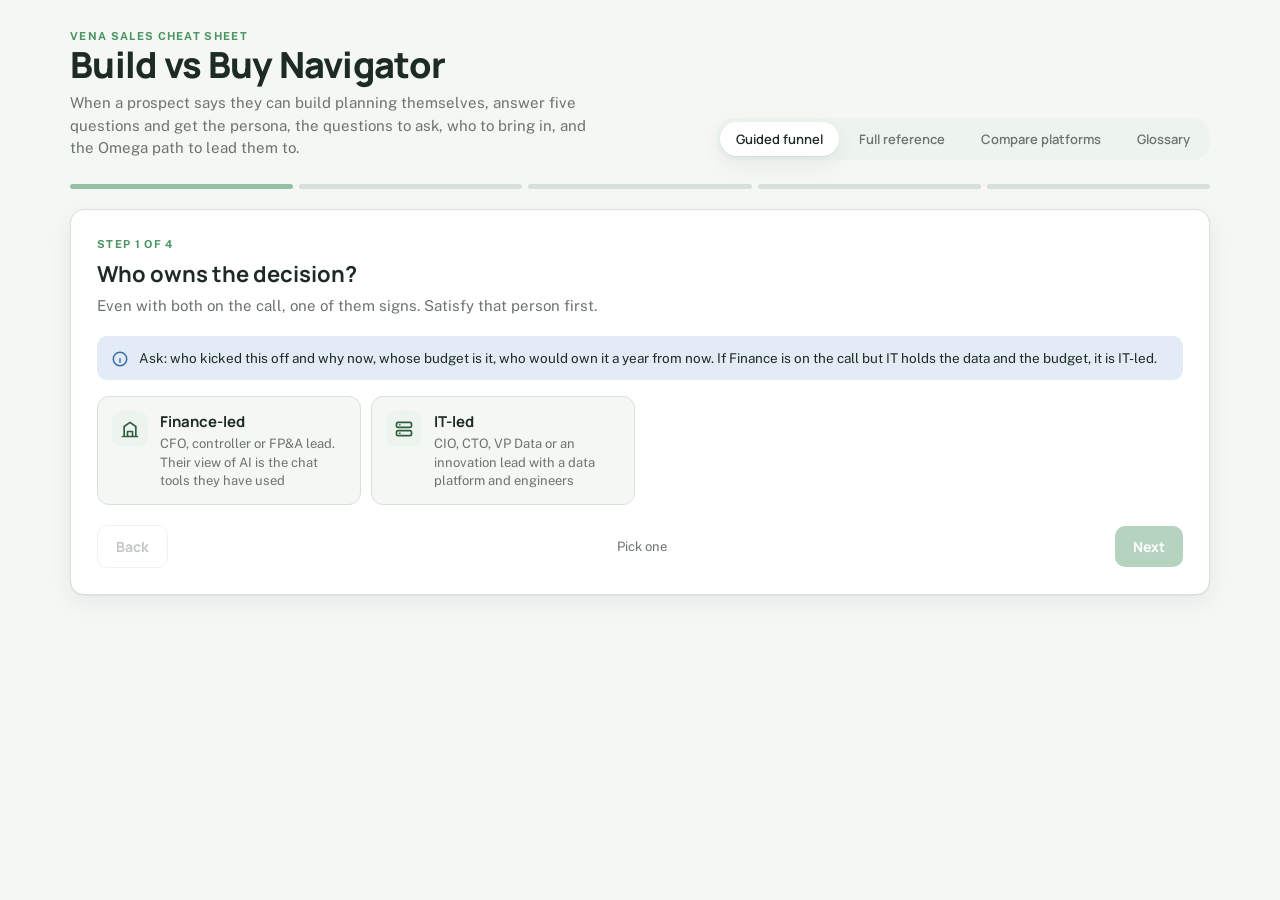
==== src/page.html @ d4d8efa8 "Add platform comparison and glossary tabs Compare platforms tab rates Vena (Morpheo/Omega) against S" ====
<!doctype html>
<html lang="en">
<head>
<meta charset="utf-8">
<meta name="viewport" content="width=device-width, initial-scale=1, viewport-fit=cover">
<title>Build vs Buy Navigator</title>
<meta name="description" content="Guided build-vs-buy funnel for Vena reps: persona, questions, who to bring in, and the Omega path.">
<style>html{color-scheme:light dark}body{margin:0;font:14px system-ui}img{max-width:100%}[hidden]{display:none!important}</style>
<link rel="stylesheet" href="https://fonts.googleapis.com/css2?family=Manrope:wght@500;600;700;800&family=Public+Sans:ital,wght@0,400;0,500;0,600;1,400&display=swap">
<style>
/* Layout: one narrow rail of steps (guided funnel) that resolves into a result sheet; a second view is the full reference. Vena green as the single accent. */
:root{
  --bg:#F5F7F5; --surface:#FFFFFF; --surface2:#EDF3EE; --fg:#1E2B24; --muted:#6B746E; --line:#D8E0DA;
  --accent:#4A9462; --accent-deep:#2F5E41; --accent-soft:#DDEDE1; --ink-on-accent:#FFFFFF;
  --warn:#B8542F; --warn-soft:#F6E6DF; --info:#3A6EA5; --info-soft:#E3ECF6; --amber:#8A6100; --amber-soft:#F7EBCB; --grey-soft:#ECEFED;
  --display:"Manrope",system-ui,sans-serif; --body:"Public Sans",system-ui,sans-serif;
  --r:14px; --shadow:0 1px 2px rgba(20,40,28,.06),0 8px 24px rgba(20,40,28,.06);
}
@media (prefers-color-scheme: dark){:root:not([data-theme="light"]){
  --bg:#121A15; --surface:#1A241E; --surface2:#213028; --fg:#E8EFEA; --muted:#98A59D; --line:#2E3D34;
  --accent:#6FB886; --accent-deep:#A8DB8A; --accent-soft:#24402E; --ink-on-accent:#0F1A13;
  --warn:#E48B66; --warn-soft:#3C271E; --info:#8FB4E0; --info-soft:#1F2E40; --amber:#E8C46A; --amber-soft:#3A3018; --grey-soft:#26302A; --shadow:0 1px 2px rgba(0,0,0,.4),0 8px 24px rgba(0,0,0,.35); color-scheme:dark}}
:root[data-theme="dark"]{
  --bg:#121A15; --surface:#1A241E; --surface2:#213028; --fg:#E8EFEA; --muted:#98A59D; --line:#2E3D34;
  --accent:#6FB886; --accent-deep:#A8DB8A; --accent-soft:#24402E; --ink-on-accent:#0F1A13;
  --warn:#E48B66; --warn-soft:#3C271E; --info:#8FB4E0; --info-soft:#1F2E40; --amber:#E8C46A; --amber-soft:#3A3018; --grey-soft:#26302A; --shadow:0 1px 2px rgba(0,0,0,.4),0 8px 24px rgba(0,0,0,.35); color-scheme:dark}
*{box-sizing:border-box}
body{background:var(--bg);color:var(--fg);font-family:var(--body);font-size:15px;line-height:1.5;margin:0}
.wrap{max-width:1180px;margin:0 auto;padding-inline:20px;padding-block:28px 64px}
h1,h2,h3{font-family:var(--display);text-wrap:balance;margin:0}
h1{font-size:clamp(26px,4vw,36px);font-weight:800;letter-spacing:-.02em;line-height:1.1}
h2{font-size:20px;font-weight:700}
h3{font-size:15px;font-weight:700}
p{margin:0}
.eyebrow{font-size:11px;font-weight:700;letter-spacing:.12em;text-transform:uppercase;color:var(--accent)}
.muted{color:var(--muted)}
header.top{display:flex;flex-wrap:wrap;gap:16px;align-items:flex-end;justify-content:space-between;margin-bottom:24px}
header .lead{max-width:60ch;margin-top:8px;color:var(--muted)}
.tabs{display:flex;flex-wrap:wrap;gap:4px;background:var(--surface2);padding:4px;border-radius:18px;max-width:100%}
.tabs button{border:0;background:transparent;color:var(--muted);font:600 13px var(--display);padding:8px 16px;border-radius:999px;cursor:pointer}
.tabs button[aria-selected="true"]{background:var(--surface);color:var(--fg);box-shadow:var(--shadow)}
.tabs button:focus-visible,button:focus-visible{outline:2px solid var(--accent);outline-offset:2px}

/* progress */
.progress{display:flex;gap:6px;margin-bottom:20px}
.progress span{flex:1;height:5px;border-radius:99px;background:var(--line)}
.progress span.done{background:var(--accent)}
.progress span.cur{background:var(--accent);opacity:.55}

/* step card */
.step{background:var(--surface);border:1px solid var(--line);border-radius:var(--r);padding:26px;box-shadow:var(--shadow)}
.step .q{font-family:var(--display);font-size:22px;font-weight:700;margin:6px 0 4px;text-wrap:balance}
.step .why{color:var(--muted);max-width:62ch;margin-bottom:18px}
.opts{display:grid;gap:10px;grid-template-columns:repeat(auto-fill,minmax(230px,1fr))}
.opt{display:flex;gap:12px;align-items:flex-start;text-align:left;background:var(--bg);border:1.5px solid var(--line);border-radius:12px;padding:14px;cursor:pointer;color:var(--fg);font:inherit;transition:border-color .15s,background .15s}
.opt:hover{border-color:var(--accent)}
.opt[aria-pressed="true"]{border-color:var(--accent);background:var(--accent-soft)}
.opt .ic{flex:none;width:36px;height:36px;border-radius:10px;background:var(--surface2);display:grid;place-items:center;color:var(--accent-deep)}
.opt[aria-pressed="true"] .ic{background:var(--accent);color:var(--ink-on-accent)}
.opt b{display:block;font-family:var(--display);font-weight:700}
.opt small{display:block;color:var(--muted);font-size:13px;line-height:1.4;margin-top:2px}
.ic svg{width:20px;height:20px;stroke:currentColor;fill:none;stroke-width:2;stroke-linecap:round;stroke-linejoin:round}
.nav{display:flex;justify-content:space-between;gap:10px;margin-top:20px;align-items:center}
.btn{border:0;border-radius:10px;padding:11px 18px;font:700 14px var(--display);cursor:pointer;background:var(--accent);color:var(--ink-on-accent)}
.btn.ghost{background:transparent;color:var(--muted);border:1.5px solid var(--line)}
.btn:disabled{opacity:.4;cursor:default}
.hint{font-size:13px;color:var(--muted)}
.tip{display:flex;gap:10px;background:var(--info-soft);color:var(--fg);border-radius:10px;padding:12px 14px;font-size:13.5px;margin-bottom:16px}
.tip svg{flex:none;width:18px;height:18px;stroke:var(--info);fill:none;stroke-width:2;margin-top:2px}

/* result */
.result{display:grid;gap:18px}
.hero{display:grid;grid-template-columns:1.2fr .8fr;gap:18px}
@media(max-width:720px){.hero{grid-template-columns:1fr}}
.card{background:var(--surface);border:1px solid var(--line);border-radius:var(--r);padding:22px;min-width:0}
.card.accent{background:var(--accent-deep);color:#fff;border-color:transparent}
:root[data-theme="dark"] .card.accent,:root:not([data-theme="light"]) .card.accent{color:var(--fg)}
@media (prefers-color-scheme: light){:root:not([data-theme="dark"]) .card.accent{color:#fff}}
:root[data-theme="light"] .card.accent{color:#fff}
.card.accent .eyebrow{color:inherit;opacity:.8}
.pill{display:inline-flex;align-items:center;gap:6px;border-radius:999px;padding:4px 10px;font:600 12px var(--display);background:var(--accent-soft);color:var(--accent-deep)}
.pill.warn{background:var(--warn-soft);color:var(--warn)}
.pill.info{background:var(--info-soft);color:var(--info)}
.kv{display:grid;grid-template-columns:auto 1fr;gap:6px 14px;font-size:14px}
.kv dt{color:var(--muted);font-weight:500}
.kv dd{margin:0}
.grid2{display:grid;grid-template-columns:1fr 1fr;gap:18px}
@media(max-width:720px){.grid2{grid-template-columns:1fr}}
.funnel{display:grid;gap:10px}
.rung{display:grid;grid-template-columns:38px 1fr;gap:12px;background:var(--bg);border:1px solid var(--line);border-radius:12px;padding:14px}
.rung .n{width:30px;height:30px;border-radius:9px;background:var(--accent);color:var(--ink-on-accent);display:grid;place-items:center;font:700 13px var(--display)}
.rung h3{margin-bottom:6px}
.rung ul{margin:0;padding-left:18px;font-size:14px}
.rung li{margin:3px 0}
.vof{display:flex;flex-wrap:wrap;gap:6px;margin-top:8px}
.vof span{font-size:12px;border-radius:6px;padding:3px 8px;background:var(--surface2)}
.vof span b{color:var(--accent-deep);font-weight:700}
.list{display:grid;gap:8px}
.row{display:grid;grid-template-columns:1fr 1.4fr;gap:12px;padding:10px 0;border-top:1px solid var(--line);font-size:14px}
.row:first-child{border-top:0}
.row b{font-family:var(--display)}
@media(max-width:560px){.row{grid-template-columns:1fr}}
.people{display:grid;gap:10px}
.person{display:flex;gap:12px;align-items:center}
.person .av{width:38px;height:38px;border-radius:50%;display:grid;place-items:center;background:var(--accent-soft);color:var(--accent-deep);font:800 13px var(--display);flex:none}
.actions .row{grid-template-columns:120px 1fr}
@media(max-width:560px){.actions .row{grid-template-columns:1fr}}
.copybar{display:flex;gap:10px;flex-wrap:wrap;align-items:center}
textarea#summary{width:100%;min-height:140px;border:1px solid var(--line);border-radius:10px;padding:12px;font:13px/1.5 ui-monospace,Menlo,monospace;background:var(--bg);color:var(--fg);resize:vertical}

/* reference */
.ref{display:grid;gap:22px}
.ref section{background:var(--surface);border:1px solid var(--line);border-radius:var(--r);padding:22px}
.ref h2{margin-bottom:6px}
.ref .sub{color:var(--muted);margin-bottom:14px;max-width:70ch}
.tbl{overflow-x:auto}
table{border-collapse:collapse;width:100%;font-size:14px}
th,td{text-align:left;vertical-align:top;padding:9px 10px;border-top:1px solid var(--line)}
th{font-family:var(--display);font-size:12px;letter-spacing:.06em;text-transform:uppercase;color:var(--muted);border-top:0}
td:first-child{font-weight:600}
.flow{display:grid;grid-template-columns:repeat(3,1fr);gap:12px}
@media(max-width:720px){.flow{grid-template-columns:1fr}}
.flow .f{background:var(--bg);border:1px solid var(--line);border-radius:12px;padding:16px;position:relative}
.flow .f .n{font:800 28px var(--display);color:var(--accent);line-height:1}
.flow .f h3{margin:6px 0 4px}
.ladder{display:grid;gap:8px}
.ladder .l{display:grid;grid-template-columns:34px 1fr;gap:10px;align-items:start;padding:10px 12px;border-radius:10px;background:var(--bg);border:1px solid var(--line)}
.ladder .l .n{width:26px;height:26px;border-radius:8px;background:var(--accent);color:var(--ink-on-accent);display:grid;place-items:center;font:700 12px var(--display)}
.ladder .l small{display:block;color:var(--muted)}
.pkgs{display:grid;grid-template-columns:repeat(3,1fr);gap:12px}
@media(max-width:720px){.pkgs{grid-template-columns:1fr}}
.pkg{border:1px solid var(--line);border-radius:12px;padding:16px;background:var(--bg)}
.pkg.dark{background:var(--accent-deep);color:#fff;border-color:transparent}
.pkg h3{font-size:17px}
.pkg p{font-size:13.5px;margin-top:6px}
.pkg .who{margin-top:10px;font-size:12px;font-weight:700;letter-spacing:.06em;text-transform:uppercase;opacity:.75}
@media (prefers-reduced-motion:no-preference){.step,.card{animation:in .25s ease-out}}
@keyframes in{from{opacity:.001;transform:translateY(6px)}to{opacity:1;transform:none}}
__EXTRA_CSS__
</style>
</head>
<body>
<div class="wrap">
  <header class="top">
    <div>
      <div class="eyebrow">Vena sales cheat sheet</div>
      <h1>Build vs Buy Navigator</h1>
      <p class="lead">When a prospect says they can build planning themselves, answer five questions and get the persona, the questions to ask, who to bring in, and the Omega path to lead them to.</p>
    </div>
    <div class="tabs" role="tablist">
      <button role="tab" aria-selected="true" data-view="guide" id="tab-guide">Guided funnel</button>
      <button role="tab" aria-selected="false" data-view="ref" id="tab-ref">Full reference</button>
      <button role="tab" aria-selected="false" data-view="compare" id="tab-compare">Compare platforms</button>
      <button role="tab" aria-selected="false" data-view="glossary" id="tab-glossary">Glossary</button>
    </div>
  </header>

  <div id="view-guide">
    <div class="progress" id="progress"></div>
    <div id="stepHost"></div>
  </div>

  <div id="view-ref" class="ref" hidden></div>
  <div id="view-compare" hidden></div>
  <div id="view-glossary" hidden></div>
</div>

<script type="application/json" id="compare-json">__COMPARE_JSON__</script>
<script type="application/json" id="glossary-json">__GLOSSARY_JSON__</script>
<script>
const ICONS={
  fin:'<svg viewBox="0 0 24 24"><path d="M3 21h18M5 21V9l7-5 7 5v12M9 21v-6h6v6"/></svg>',
  it:'<svg viewBox="0 0 24 24"><rect x="3" y="4" width="18" height="6" rx="2"/><rect x="3" y="14" width="18" height="6" rx="2"/><path d="M7 7h.01M7 17h.01"/></svg>',
  q:'<svg viewBox="0 0 24 24"><circle cx="12" cy="12" r="9"/><path d="M9.5 9.5a2.5 2.5 0 1 1 3.5 2.3c-.7.4-1 1-1 1.7M12 17h.01"/></svg>',
  chat:'<svg viewBox="0 0 24 24"><path d="M21 12a8 8 0 0 1-11.6 7.1L4 20l1-4.6A8 8 0 1 1 21 12z"/></svg>',
  flow:'<svg viewBox="0 0 24 24"><rect x="3" y="3" width="6" height="6" rx="1.5"/><rect x="15" y="15" width="6" height="6" rx="1.5"/><path d="M9 6h4a3 3 0 0 1 3 3v6"/></svg>',
  code:'<svg viewBox="0 0 24 24"><path d="m8 8-4 4 4 4M16 8l4 4-4 4M14 4l-4 16"/></svg>',
  bi:'<svg viewBox="0 0 24 24"><path d="M4 20V10M10 20V4M16 20v-7M22 20H2"/></svg>',
  lake:'<svg viewBox="0 0 24 24"><ellipse cx="12" cy="6" rx="8" ry="3"/><path d="M4 6v6c0 1.7 3.6 3 8 3s8-1.3 8-3V6M4 12v6c0 1.7 3.6 3 8 3s8-1.3 8-3v-6"/></svg>',
  bulb:'<svg viewBox="0 0 24 24"><path d="M9 18h6M10 21h4M12 3a6 6 0 0 0-4 10.5c.7.6 1 1.3 1 2.5h6c0-1.2.3-1.9 1-2.5A6 6 0 0 0 12 3z"/></svg>',
  proto:'<svg viewBox="0 0 24 24"><path d="M14 3v6h6M14 3H6a2 2 0 0 0-2 2v14a2 2 0 0 0 2 2h12a2 2 0 0 0 2-2V9l-6-6z"/><path d="M9 15l2 2 4-4"/></svg>',
  live:'<svg viewBox="0 0 24 24"><circle cx="12" cy="12" r="9"/><path d="M12 7v5l3 2"/></svg>',
  broken:'<svg viewBox="0 0 24 24"><path d="M12 3l9 16H3z"/><path d="M12 10v4M12 17h.01"/></svg>',
  check:'<svg viewBox="0 0 24 24"><path d="M20 6 9 17l-5-5"/></svg>',
  info:'<svg viewBox="0 0 24 24"><circle cx="12" cy="12" r="9"/><path d="M12 8h.01M11 12h1v4h1"/></svg>',
  users:'<svg viewBox="0 0 24 24"><circle cx="9" cy="8" r="3.5"/><path d="M2.5 20a6.5 6.5 0 0 1 13 0M16 4.5a3.5 3.5 0 0 1 0 7M21.5 20a6.5 6.5 0 0 0-4.5-6.2"/></svg>',
  flag:'<svg viewBox="0 0 24 24"><path d="M5 21V4h11l-2 4 2 4H5"/></svg>',
  key:'<svg viewBox="0 0 24 24"><circle cx="8" cy="15" r="4"/><path d="M11 12l9-9M17 6l3 3M14 9l3 3"/></svg>',
};

const STEPS=[
 {id:'owner',q:'Who owns the decision?',why:'Even with both on the call, one of them signs. Satisfy that person first.',
  tip:'Ask: who kicked this off and why now, whose budget is it, who would own it a year from now. If Finance is on the call but IT holds the data and the budget, it is IT-led.',
  opts:[
   {v:'fin',ic:'fin',b:'Finance-led',s:'CFO, controller or FP&A lead. Their view of AI is the chat tools they have used'},
   {v:'it',ic:'it',b:'IT-led',s:'CIO, CTO, VP Data or an innovation lead with a data platform and engineers'},
  ]},
 {id:'build',q:'Where are they building it?',why:'Prospects like talking about their build. Let them.',
  opts:[
   {v:'chat',ic:'chat',b:'Chat tools on a laptop',s:'Claude, ChatGPT, Copilot, Grok. One person, one model'},
   {v:'lowcode',ic:'flow',b:'Low-code flows',s:'Power Query, Power Automate. A pipeline with no planning layer'},
   {v:'vibe',ic:'code',b:'Vibe-coded app',s:'Lovable, Replit, Claude Code. A real prototype with one owner'},
   {v:'pbi',ic:'bi',b:'Power BI with write-back',s:'Reporting first, planning bolted on. Usually a BI team'},
   {v:'lake',ic:'lake',b:'Databricks, Snowflake, BigQuery, Fabric',s:'Serious data team. They can build the plumbing'},
  ]},
 {id:'stage',q:'How far along are they?',why:'Stage sets the tone and the timing of your follow-up.',
  opts:[
   {v:'idea',ic:'bulb',b:'Idea',s:'"We think we can do this ourselves"'},
   {v:'proto',ic:'proto',b:'Prototype',s:'A model or app exists, one owner, not in the close yet'},
   {v:'live',ic:'live',b:'In production',s:'They ran a cycle on it'},
   {v:'failed',ic:'broken',b:'Failed or stalled',s:'Someone left, the auditor asked, the CFO lost trust'},
  ]},
 {id:'ladder',q:'Which rungs of the build ladder have they covered?',why:'Tick what they have actually thought through. Every unticked rung is a question to ask.',multi:true,onlyIf:s=>s.owner==='it',
  opts:[
   {v:'r1',ic:'check',b:'Data in a lake or warehouse',s:'All of it, or finance only?'},
   {v:'r2',ic:'check',b:'Semantic model',s:'How does AI know what a cost centre or driver is?'},
   {v:'r3',ic:'check',b:'Planning layer',s:'Write-back, versions, workflow, approvals'},
   {v:'r4',ic:'check',b:'Cumulative context',s:'Are questions and decisions kept, and does the next answer improve?'},
   {v:'r5',ic:'check',b:'Orchestration',s:'Agent flows, harnesses, routing question types'},
   {v:'r6',ic:'check',b:'Context weighting',s:'Industry, company and user level, weighted over time'},
   {v:'r7',ic:'check',b:'Interfaces',s:'How finance actually uses it. Excel, Power BI, chat'},
  ]},
 {id:'gaps',q:'Which gaps did they admit to?',why:'Tick what they said out loud. Every unticked gap is a question to ask.',multi:true,onlyIf:s=>s.owner==='fin',
  opts:[
   {v:'g1',ic:'check',b:'Budget owners entering numbers',s:'No clean way for others to input'},
   {v:'g2',ic:'check',b:'Two people, one driver',s:'No versioning or locking'},
   {v:'g3',ic:'check',b:'Audit trail',s:'Cannot show who changed what'},
   {v:'g4',ic:'check',b:'Key person risk',s:'One builder, no plan if they leave'},
   {v:'g5',ic:'check',b:'Business meaning',s:'The model does not know what gross margin means here'},
   {v:'g6',ic:'check',b:'Memory',s:'Starts over each session, nothing compounds'},
  ]},
 {id:'signals',q:'What else did you hear?',why:'These signals move the deal between the three Omega packages.',multi:true,
  opts:[
   {v:'own',ic:'key',b:'"We want to own the data layer"',s:'They will build their own apps and agents on it'},
   {v:'excel',ic:'fin',b:'Finance wants Excel back',s:'Planning and reporting in the tools they know'},
   {v:'teams',ic:'users',b:'Teams beyond finance',s:'Sales, HR, ops or supply chain planning came up'},
   {v:'mandate',ic:'flag',b:'AI mandate from the top',s:'Board or CEO told them to use AI'},
   {v:'dbx',ic:'lake',b:'"Databricks already does this"',s:'Or Snowflake, Fabric. Platform-as-competitor objection'},
  ]},
];

const RUNGS={r1:['Data','"Is the data already in a lake or warehouse? All of it, or finance only?"','Omega can run on what they have. Not a blocker.'],
 r2:['Semantic model','"Have you built a semantic model? How does the AI know what a cost centre or a driver is?"','Where most builds stall. Omega builds it.'],
 r3:['Planning layer','"How do budget owners enter and change numbers? How do versions, workflow and approvals work?"','The part EPM vendors spent 20 years on.'],
 r4:['Cumulative context','"When someone asks a question or makes a decision, is that kept? Does the next answer get better?"','Omega\'s core. Most builds start over every session.'],
 r5:['Orchestration','"How are you handling model orchestration? Agent flows, harnesses, routing different question types?"','Omega handles it. Bring Solution Architecture or Morpheo to go deep.'],
 r6:['Context weighting','"How do you prioritize context? Industry, company, user level? How is it weighted over time?"','Almost nobody has. The strongest rung.'],
 r7:['Interfaces','"Once it works, how does finance use it? Excel? Power BI? A chat window?"','Vena for Excel, PowerPoint and Power BI already sit on Omega.']};
const GAPS={g1:['Budget owners','"How do budget owners enter their numbers?"'],g2:['Versions','"What happens when two people change the same driver?" "How do you lock a version?"'],g3:['Audit','"How would your auditor see who changed what?"'],g4:['Key person','"What\'s the plan if that person leaves?"'],g5:['Meaning','"How will the model know what gross margin means at your company?" "Where does that knowledge live today?"'],g6:['Memory','"Does it get smarter as people use it, or start over each time?"']};

const PKG={
 core:{n:'Omega Core',d:'The context layer, hosted by Vena or on their platform. MCP and API access. They build their own apps and agents on it.'},
 fin:{n:'Omega for Finance',d:'Core plus Vena for Excel, PowerPoint and Vena AI. Finance gets a full planning and reporting tool with the context layer under it.'},
 ent:{n:'Omega Enterprise',d:'Every interface, deployment on their platform, and a dedicated FDE pod. Planning and AI across more than one business domain.'},
 wait:{n:'Wait and see',d:'They want to try. Leave the door open, set a dated check-in, and send one useful thing rather than a pitch.'}};

function evaluate(s){
  const fin=s.owner==='fin';
  const sig=s.signals||[], gaps=s.gaps||[], lad=s.ladder||[];
  let persona,believe,truth,play,tone;
  if(fin){
    persona=s.build==='lake'?'Finance with a data ally':'Finance DIY';
    believe='"We can set this up ourselves with the AI tools we already use."';
    truth='Works for one model with one owner. Breaks when a second person enters numbers, the auditor asks who changed what, or the builder leaves. AI speeds the build but gives the model no memory of the business.';
    play='Gentle challenge, then wait and see. Ask the questions that let them find the gaps. Never say it won\'t work.';
    tone='Curious and gentle';
  } else {
    persona=sig.includes('mandate')?'IT with an AI mandate':'IT platform builder';
    believe='"EPM is a boxed app. We can build this on the platform we already run."';
    truth='They can build the data layer. They underestimate planning semantics, write-back, security by intersection, and the ongoing work of keeping context current. They think of AI as a model to call, not a layer that learns the business.';
    play='Partner, don\'t compete. Walk them up the build ladder one rung at a time. By the top they are describing Omega. Then say so and show it on their platform.';
    tone='Respectful of the builder';
  }
  // package
  let pkg, pkgWhy;
  const unfinished=s.stage==='idea'||s.stage==='proto';
  if(s.stage==='failed'){ pkg=fin?'fin':(sig.includes('teams')||sig.includes('mandate')?'ent':'core'); pkgWhy='The build broke. Skip the build questions, lead with what broke and the fix.'; }
  else if(fin){
    if(sig.includes('teams')||sig.includes('mandate')){pkg='ent';pkgWhy='Teams beyond finance or a mandate from the top. Sell Finance now if they are not ready, but log Enterprise as the path.';}
    else if(gaps.length>=2){pkg='fin';pkgWhy='They named the gaps themselves. A finance-only start with the context layer underneath is the natural next step.';}
    else if(s.stage==='live'){pkg='wait';pkgWhy='It is running and they have not admitted much. Check in the week after their next cycle.';}
    else {pkg=gaps.length?'fin':'wait';pkgWhy=gaps.length?'One gap admitted. Push on the others, then offer a demo on their data.':'No gaps admitted yet. Run the funnel, then set a check-in tied to their next budget cycle.';}
  } else {
    if(sig.includes('mandate')||sig.includes('teams')){pkg='ent';pkgWhy='An AI mandate or several teams planning. This is a program, not a tool. Planning is the first use case.';}
    else if(sig.includes('own')&&!sig.includes('excel')){pkg='core';pkgWhy='They want to own the data layer and build on it. Give them the context layer with MCP and API access.';}
    else if(sig.includes('excel')){pkg='ent';pkgWhy='IT builds the platform, finance wants Excel on top. Omega on their platform with the finance interfaces.';}
    else if(lad.length>=5&&unfinished){pkg='wait';pkgWhy='They have thought through most of the ladder and are still building. Offer an architecture review and check in when the semantic model is done.';}
    else {pkg='core';pkgWhy='Lead with Omega running on their platform. The unticked rungs are your conversation.';}
  }
  // people
  const people=[];
  if(fin){ people.push(['PS','Standard presales','A planning demo on their own data. Presales does this every day.']);
    if(s.build!=='chat'||gaps.includes('g5')||gaps.includes('g6')) people.push(['SA','Solution Architecture, one call','The AI questions need someone who has built with these tools.']); }
  else { people.push(['SA','Solution Architecture','They need the ladder from someone who can go deep on semantic models, context and orchestration.']);
    if(s.build==='lake'||sig.includes('dbx')) people.push(['MO','Morpheo team','Deployment on their platform is a technical conversation. Morpheo speaks it.']); }
  if(pkg==='ent') people.push(['AD','Advisory team','This is a program. Advisory frames the roadmap and the FDE model.']);
  if(s.stage==='failed') people.push(['RE','Whoever they spoke to before','Continuity matters. They already trust that person.']);
  // funnel
  const funnel=fin?[
   ['Situation','Understand the build',['"Walk me through how you\'d set it up."','"What tool does the heavy lifting?"','"Who maintains it after go-live?"'],'Heard, not sold to'],
   ['Last mile','Surface the gaps',Object.keys(GAPS).filter(g=>!gaps.includes(g)&&['g1','g2','g3'].includes(g)).map(g=>GAPS[g][1]),'Slight doubt they found on their own'],
   ['Cost of the build','Put a price on it',['"Who\'s on this and for how long?"','"Which close will run on it first?"',...(gaps.includes('g4')?[]:[GAPS.g4[1]]),'"What are you not doing while you build this?"'],'The build isn\'t free'],
   ['What AI needs','Move from tools to context',[...(gaps.includes('g5')?[]:[GAPS.g5[1]]),...(gaps.includes('g6')?[]:[GAPS.g6[1]])].concat(gaps.includes('g5')&&gaps.includes('g6')?['"Where would that business knowledge live so the model can use it?"']:[]),'The gap is context, not tools'],
   ['Outcome','Agree the future state',['"If this worked perfectly in 12 months, what would be different?"','"Who else would benefit beyond finance?"'],'Ambition'],
   ['Commit','Pick a path',['"Would it be a bad idea to keep your Excel and add the context layer under it?"','"Does it make sense to look at what a finance-only start costs?"'],'In control of the choice'],
  ]:[
   ['Situation','Respect the builder',['"What\'s driving this? A mandate, a cost, a failed tool?"','"Who\'s the sponsor?"'],'Respected as a builder'],
   ['Build ladder','Ask the unticked rungs, in order',Object.keys(RUNGS).filter(r=>!lad.includes(r)).map(r=>RUNGS[r][1]),'They find the gaps themselves'],
   ['Cost of the build','A timeline and a payroll',['"How many engineers, for how long?"','"What\'s their opportunity cost?"','"When does finance actually get to use it?"'],'The build has a price'],
   ['Outcome','Bigger than a planning tool',['"What does the business get in year two that it didn\'t get in year one?"','"Which teams beyond finance would use this?"'],'Ambition beyond finance'],
   ['The turn','Name it',['"Everything you just described is what Omega is. It sits on your platform, builds the semantic model, keeps the context, and finance gets it in Excel and Power BI."'],'Recognition, not defeat'],
   ['Commit','A shortcut, not a pitch',['"Would it be a bad idea to see Omega on your lakehouse before you commit the engineering time?"'],'In control, with a shortcut'],
  ];
  if(s.stage==='failed'){ funnel.splice(1,fin?3:2,['What broke','Lead with the fix',['"What broke, and who felt it?"','"What did the auditor or the CFO ask that you couldn\'t answer?"','"What would need to be true for the team to trust it again?"'],'Relief that someone gets it']); }
  // actions
  const actions=[];
  if(pkg==='wait'&&fin) actions.push(['Today','Calendar a check-in for the week after their next budget or forecast cycle. Open with "How did the cycle go on the new setup?" Nothing else.'],['This week','Send one useful thing (a template, a checklist), not a pitch.'],['Salesforce','Stage: Nurture. Log the build tool, the gaps and the check-in date as next step.']);
  else if(pkg==='wait') actions.push(['Today','Ask to check in when the semantic model is done. Offer a free architecture review from Solution Architecture.'],['Salesforce','Stage: Nurture. Log the platform and the rungs they have built.']);
  else if(s.stage==='failed') actions.push(['Today','Ask for a 30-minute call on what broke. Lead with the fix, skip the build questions.'],['Salesforce','Reopen the opp. Log what broke and who felt it.']);
  else if(pkg==='fin') actions.push(['This week','Book a demo on their own data within two weeks.'],['Today','Send a two-line recap of the gaps they named, in their words.'],['Salesforce','Stage: Discovery to Demo. Log the build tool and the gaps.']);
  else if(pkg==='core') actions.push(['This week','Offer an architecture session with Solution Architecture. Show Omega running on their platform.'],['Salesforce','Stage: Technical validation. Log the platform and which rungs they have built.']);
  else if(pkg==='ent') actions.push(['This week','Ask for a joint call with finance leadership and the data lead. Bring Advisory.'],['Salesforce','Stage: Executive alignment. Log the sponsor and the mandate.']);
  if(sig.includes('dbx')) actions.push(['Objection','Send the one-page Omega on Databricks positioning. Book Morpheo for the next call. Re-ask rungs 3, 4 and 6 about the platform specifically, then position Omega as the planning and context layer on top.']);
  if(sig.includes('teams')&&pkg!=='ent') actions.push(['Expansion','They mentioned teams beyond finance. Log Enterprise as the expansion path.']);
  const words=fin?[['"Have you thought about how the model learns what a driver means at your company?"','"AI can\'t do planning"'],['"You keep Excel. The context layer sits under it"','"You\'d replace your spreadsheets"'],['"What happens when that person leaves?"','"That\'s not sustainable"'],['"Would it be a bad idea to see it on your data first?"','"Can I book a demo?"']]
   :[['"Everything you described is what Omega is"','"You\'d be rebuilding Vena"'],['"It runs on your Databricks. The data doesn\'t move"','"You\'d move your data to us"'],['"What does the second year look like?"','"What\'s your budget?"'],['"Would it be a bad idea to see it on your data first?"','"Can I book a demo?"']];
  return {persona,believe,truth,play,tone,pkg,pkgWhy,people,funnel,actions,words};
}

// ---------- state & render ----------
let state={}, idx=0;
const host=document.getElementById('stepHost'), prog=document.getElementById('progress');
const visible=()=>STEPS.filter(st=>!st.onlyIf||st.onlyIf(state));
try{const saved=JSON.parse(localStorage.getItem('bvb-state')||'null');if(saved&&saved.state){state=saved.state;idx=saved.idx||0;}}catch(e){}
function save(){try{localStorage.setItem('bvb-state',JSON.stringify({state,idx}))}catch(e){}}

function renderProgress(){
  const v=visible(); prog.innerHTML='';
  v.forEach((st,i)=>{const s=document.createElement('span');if(i<idx)s.className='done';else if(i===idx)s.className='cur';prog.appendChild(s)});
  const s=document.createElement('span');s.className=idx>=v.length?'done':'';prog.appendChild(s);
}
function render(){
  renderProgress(); const v=visible();
  if(idx>=v.length){renderResult();return;}
  const st=v[idx]; const sel=state[st.id];
  host.innerHTML=`<div class="step">
    <div class="eyebrow">Step ${idx+1} of ${v.length}</div>
    <div class="q">${st.q}</div>
    <p class="why">${st.why}</p>
    ${st.tip?`<div class="tip">${ICONS.info}<div>${st.tip}</div></div>`:''}
    <div class="opts">${st.opts.map(o=>{const on=st.multi?(sel||[]).includes(o.v):sel===o.v;return `<button class="opt" type="button" aria-pressed="${on}" data-v="${o.v}"><span class="ic">${ICONS[o.ic]}</span><span><b>${o.b}</b><small>${o.s}</small></span></button>`}).join('')}</div>
    <div class="nav">
      <button class="btn ghost" id="back" ${idx===0?'disabled':''}>Back</button>
      <span class="hint">${st.multi?'Pick all that apply, or none':'Pick one'}</span>
      <button class="btn" id="next" ${(!st.multi&&!sel)?'disabled':''}>${idx===v.length-1?'Show the path':'Next'}</button>
    </div></div>`;
  host.querySelectorAll('.opt').forEach(b=>b.addEventListener('click',()=>{
    const v=b.dataset.v;
    if(st.multi){const a=new Set(state[st.id]||[]);a.has(v)?a.delete(v):a.add(v);state[st.id]=[...a];}
    else state[st.id]=v;
    if(st.id==='owner'){delete state.ladder;delete state.gaps;}
    save(); render();
  }));
  host.querySelector('#back').addEventListener('click',()=>{idx--;save();render()});
  host.querySelector('#next').addEventListener('click',()=>{idx++;save();render()});
}
const label=(id,v)=>{const st=STEPS.find(s=>s.id===id);const o=st&&st.opts.find(o=>o.v===v);return o?o.b:''};
function renderResult(){
  const r=evaluate(state), pk=PKG[r.pkg];
  const summary=[`Build vs Buy summary`,`Decision maker: ${label('owner',state.owner)}`,`Building on: ${label('build',state.build)}`,`Stage: ${label('stage',state.stage)}`,`Persona: ${r.persona}`,`Recommended path: ${pk.n}`,`Why: ${r.pkgWhy}`,`Bring in: ${r.people.map(p=>p[1]).join('; ')}`,`Next actions:`,...r.actions.map(a=>`- ${a[0]}: ${a[1]}`),`Questions still to ask:`,...r.funnel.flatMap(f=>f[2].map(q=>`- ${q}`))].join('\n');
  host.innerHTML=`<div class="result">
   <div class="hero">
    <div class="card accent">
      <div class="eyebrow">Persona</div>
      <h2 style="font-size:26px;margin:4px 0 10px">${r.persona}</h2>
      <dl class="kv">
        <dt>They believe</dt><dd>${r.believe}</dd>
        <dt>Usually true</dt><dd>${r.truth}</dd>
        <dt>Your play</dt><dd>${r.play}</dd>
        <dt>Tone</dt><dd>${r.tone}</dd>
      </dl>
    </div>
    <div class="card">
      <div class="eyebrow">Recommended path</div>
      <h2 style="font-size:24px;margin:4px 0 8px">${pk.n}</h2>
      <p class="muted" style="font-size:14px">${pk.d}</p>
      <p style="margin-top:12px;font-size:14px"><b>Why this one.</b> ${r.pkgWhy}</p>
      <div class="vof" style="margin-top:14px"><span>${label('owner',state.owner)}</span><span>${label('build',state.build)}</span><span>${label('stage',state.stage)}</span></div>
    </div>
   </div>
   <div class="card">
    <div class="eyebrow">Question funnel</div>
    <h2 style="margin:4px 0 4px">What to ask, in order</h2>
    <p class="muted" style="margin-bottom:14px;font-size:14px">Each stage has a purpose for you and a feeling you want them to land on. Questions you already covered are left out.</p>
    <div class="funnel">${r.funnel.map((f,i)=>`<div class="rung"><div class="n">${i+1}</div><div><h3>${f[0]}</h3><ul>${f[2].map(q=>`<li>${q}</li>`).join('')||'<li class="muted">Covered. Move on.</li>'}</ul><div class="vof"><span><b>Value</b> ${f[1]}</span><span><b>Feeling</b> ${f[3]}</span></div></div></div>`).join('')}</div>
   </div>
   <div class="grid2">
    <div class="card"><div class="eyebrow">Bring in from Vena</div><h2 style="margin:4px 0 12px">Who joins the next call</h2>
     <div class="people">${r.people.map(p=>`<div class="person"><div class="av">${p[0]}</div><div><b>${p[1]}</b><div class="muted" style="font-size:13.5px">${p[2]}</div></div></div>`).join('')}</div>
     <p class="muted" style="font-size:13px;margin-top:14px">Don't bring Product into prospect calls. Route product questions through Solution Architecture.</p></div>
    <div class="card actions"><div class="eyebrow">Deal actions</div><h2 style="margin:4px 0 8px">Do these today</h2>
     <div class="list">${r.actions.map(a=>`<div class="row"><b>${a[0]}</b><span>${a[1]}</span></div>`).join('')}</div></div>
   </div>
   <div class="card"><div class="eyebrow">Language</div><h2 style="margin:4px 0 8px">Say this, not that</h2>
     <div class="list">${r.words.map(w=>`<div class="row"><b style="color:var(--accent-deep)">${w[0]}</b><span class="muted">not ${w[1]}</span></div>`).join('')}</div></div>
   <div class="card"><div class="eyebrow">Summary for Salesforce or Slack</div>
     <textarea id="summary" readonly>${summary.replace(/</g,'&lt;')}</textarea>
     <div class="copybar" style="margin-top:10px"><button class="btn" id="copy">Copy summary</button><button class="btn ghost" id="restart">Start another deal</button><button class="btn ghost" id="edit">Change answers</button><span class="hint" id="copied"></span></div></div>
  </div>`;
  host.querySelector('#copy').addEventListener('click',()=>{const ta=host.querySelector('#summary');const done=()=>host.querySelector('#copied').textContent='Copied';
    if(navigator.clipboard&&navigator.clipboard.writeText){navigator.clipboard.writeText(ta.value).then(done).catch(()=>{ta.select();done()})}else{ta.select();done()}});
  host.querySelector('#restart').addEventListener('click',()=>{state={};idx=0;save();render();window.scrollTo({top:0})});
  host.querySelector('#edit').addEventListener('click',()=>{idx=0;save();render();window.scrollTo({top:0})});
}

// ---------- reference ----------
const tbl=(h,rows)=>`<div class="tbl"><table><thead><tr>${h.map(x=>`<th>${x}</th>`).join('')}</tr></thead><tbody>${rows.map(r=>`<tr>${r.map(c=>`<td>${c}</td>`).join('')}</tr>`).join('')}</tbody></table></div>`;
document.getElementById('view-ref').innerHTML=`
<section><div class="eyebrow">How to use this</div><h2>Three steps, in order. Don't pitch until step 3.</h2>
 <p class="sub">The goal on every call is the same. Get them to say what the build costs and what AI needs to actually work. Then show that Omega already does that part, and they keep the interfaces they want.</p>
 <div class="flow">
  <div class="f"><div class="n">1</div><h3>Find the decision maker</h3><p class="muted" style="font-size:14px">Finance or IT. One of them signs. If Finance is on the call but IT holds the data and the budget, it is IT-led.</p></div>
  <div class="f"><div class="n">2</div><h3>Place the deal</h3><p class="muted" style="font-size:14px">What are they building on, and how far along. This picks the flow and the tone.</p></div>
  <div class="f"><div class="n">3</div><h3>Pick the path</h3><p class="muted" style="font-size:14px">Lead them to Omega Core, Omega for Finance or Omega Enterprise, and take the matching action.</p></div>
 </div></section>
<section><div class="eyebrow">Step 1</div><h2>Find the decision maker</h2><p class="sub">Ask early, in this order. Stop when you know who owns it.</p>
 ${tbl(['Ask','Finance-led if they say','IT-led if they say'],[
  ['Who kicked this off, and why now?','The CFO, the controller, a budget cycle that hurt','The CIO, CTO, a data or AI mandate from the top'],
  ['Who signs, and whose budget is it?','Finance systems line, CFO approval','IT or data platform budget, CIO approval'],
  ['Who would own it a year from now?','A finance analyst or manager','A data engineering team'],
  ['Where does the data live today?','Excel, the ERP, maybe a BI extract','A warehouse or lakehouse they already run'],
  ['What have you tried so far?','Claude, ChatGPT, a macro, a Power Query flow','A prototype on Databricks, Snowflake, BigQuery or Fabric']])}</section>
<section><div class="eyebrow">Step 2</div><h2>Place the deal</h2><p class="sub">Where are they building, and how far along.</p>
 ${tbl(['What they say','What it usually means','Tone to take'],[
  ['Claude, ChatGPT, Copilot, Grok on a laptop','One person, one model, no shared data. Works until it has to be shared or audited','Curious and gentle. A Finance DIY deal'],
  ['Power Query, Power Automate, low-code flows','A pipeline with no planning layer. No write-back, no workflow','Ask about the last mile'],
  ['A vibe-coded app (Lovable, Replit, Claude Code)','A real prototype with an owner who may leave. No governance','Respect the effort, ask who maintains it'],
  ['Power BI with a write-back add-in','Reporting first, planning bolted on. Usually a BI team','Lead with Vena for Power BI'],
  ['Databricks, Snowflake, BigQuery, Fabric','Serious data team. They can build the plumbing','Partner. Lead with Omega on their platform']])}
 <div style="height:14px"></div>
 ${tbl(['Stage','Signals','Your posture'],[
  ['Idea','"We think we can do this ourselves"','Shape the build with questions. Most open to Omega now'],
  ['Prototype','A model or app exists, one owner, not in the close yet','Ask what happens at the first close. Time the follow-up to it'],
  ['In production','They ran a cycle on it','If it hurt, go to a package. If it worked, check in at the next budget cycle'],
  ['Failed or stalled','Someone left, the auditor asked, the CFO lost trust','Skip the build questions. Lead with what broke']])}</section>
<section><div class="eyebrow">Flow A</div><h2>Finance-led</h2><p class="sub">A controller, FP&A lead or CFO who has seen what Claude or ChatGPT can do. They usually don't have the data platform or IT support a CIO would. Gentle challenge, then wait and see.</p>
 ${tbl(['Stage','Purpose','Ask','You want them to feel'],[
  ['Situation','Understand the build','"Walk me through how you\'d set it up." "Who maintains it after go-live?"','Heard, not sold to'],
  ['Last mile','Surface the gaps','"How do budget owners enter their numbers?" "What happens when two people change the same driver?" "How would your auditor see who changed what?"','Slight doubt they found on their own'],
  ['Cost of the build','Put a price on it','"Who\'s on this and for how long?" "Which close will run on it first?" "What\'s the plan if that person leaves?"','The build isn\'t free'],
  ['What AI needs','Move from tools to context','"How will the model know what gross margin means at your company?" "Does it get smarter as people use it, or start over each time?"','The gap is context, not tools'],
  ['Outcome','Agree the future state','"If this worked perfectly in 12 months, what would be different?" "Who else would benefit beyond finance?"','Ambition'],
  ['Commit','Pick a path','"Would it be a bad idea to keep your Excel and add the context layer under it?"','In control of the choice']])}
 <div style="height:14px"></div>
 ${tbl(['If they say','Do this'],[
  ['"You\'re right, we can\'t cover audit and workflow"','Omega for Finance. Book a demo on their own data. Standard presales'],
  ['"We still want to try it ourselves"','Wait and see. Check-in tied to their next budget cycle or first close. Send one useful thing, not a pitch'],
  ['"We tried it and it broke"','Re-entry. Ask what broke and who felt it. Straight to Omega for Finance'],
  ['"IT is actually building this"','Switch to Flow B. Ask to bring the data lead in']])}</section>
<section><div class="eyebrow">Flow B</div><h2>IT-led</h2><p class="sub">A CIO, CTO, VP Data or innovation lead with a lakehouse and engineers. Partner, don't compete. Never say "you can't build it." Walk them up the ladder one rung at a time. By the top, they are describing Omega.</p>
 <div class="ladder">${Object.keys(RUNGS).map((k,i)=>`<div class="l"><div class="n">${i+1}</div><div><b>${RUNGS[k][0]}</b> <span class="muted">${RUNGS[k][1]}</span><small>${RUNGS[k][2]}</small></div></div>`).join('')}</div>
 <p style="margin-top:14px;font-size:14px"><b>The turn.</b> "Everything you just described is what Omega is. It sits on your Databricks, builds the semantic model, keeps the context, and finance gets it in Excel and Power BI. Would it be worth seeing it running on your data?"</p>
 <div style="height:14px"></div>
 ${tbl(['If they say','Do this'],[
  ['"We want to own the data layer and build our own apps"','Omega Core on their platform. MCP and API access. Solution Architecture'],
  ['"Finance needs a real planning tool on top of what we have"','Omega Enterprise or Omega for Finance on their platform. Bring finance leadership'],
  ['"We\'ve been told to use AI across the business"','Omega Enterprise with an FDE pod. Planning as the first use case'],
  ['"Databricks already does this"','Re-ask rungs 3, 4 and 6 about Databricks specifically. Position Omega as the planning and context layer on top, not a replacement'],
  ['"We\'ll build it anyway"','Wait and see. Check in when the semantic model is done. Offer an architecture review. Don\'t disappear']])}</section>
<section><div class="eyebrow">Step 3</div><h2>Pick the path</h2><p class="sub">Three packages. Every deal lands on one.</p>
 <div class="pkgs">
  <div class="pkg"><h3>Omega Core</h3><p>${PKG.core.d}</p><p class="muted">Signals: data team in place, lakehouse running, "we don't need your UI"</p><div class="who">IT-led</div></div>
  <div class="pkg"><h3>Omega for Finance</h3><p>${PKG.fin.d}</p><p class="muted">Signals: finance wants Excel back, limited IT, a budget cycle that hurt</p><div class="who">Finance-led</div></div>
  <div class="pkg dark"><h3>Omega Enterprise</h3><p>${PKG.ent.d}</p><p style="opacity:.85">Signals: AI mandate, more than one team planning, data and finance both in the room</p><div class="who">IT-led, finance first user</div></div>
 </div>
 <p class="muted" style="font-size:14px;margin-top:12px">Upgrades are normal. A Finance deal that mentions sales or HR planning is an Enterprise deal in a year. Sell the package they're ready for and log the expansion path.</p></section>
<section><div class="eyebrow">Internal</div><h2>Who to bring in from Vena</h2>
 ${tbl(['Scenario','Bring in','Why'],[
  ['Finance-led, Omega for Finance','Standard presales','A planning demo on their data'],
  ['Finance-led, building with Claude or low-code','Presales, plus a Solution Architect for one call','The AI questions need someone who has built with these tools'],
  ['IT-led, any rung of the ladder','Solution Architecture','They need the ladder from someone who can go deep'],
  ['IT-led, Databricks or Snowflake specifically','Solution Architecture plus Morpheo','Deployment on their platform is a technical conversation'],
  ['AI mandate, Omega Enterprise','Advisory plus Solution Architecture','A program, not a tool'],
  ['Re-entry after a failed build','Presales, plus whoever they spoke to before','Continuity matters']])}
 <p class="muted" style="font-size:13.5px;margin-top:10px">Don't bring Product into prospect calls. Route product questions through Solution Architecture.</p></section>
<section><div class="eyebrow">After the call</div><h2>Deal actions</h2>
 ${tbl(['Path','Stage','Next action','Salesforce'],[
  ['Finance, Omega for Finance','Idea or prototype','Book a demo on their data within two weeks. Send a two-line recap of the gaps in their words','Discovery to Demo. Log the build tool and the gaps'],
  ['Finance, wait and see','Any','Calendar a check-in the week after their next cycle. Send one useful thing','Nurture. Check-in date as next step'],
  ['Finance, re-entry','Failed','30-minute call on what broke. Lead with the fix','Reopen. Log what broke'],
  ['IT, Omega Core','Idea or prototype','Architecture session with Solution Architecture. Omega on their platform','Technical validation. Log platform and rungs'],
  ['IT, Omega Enterprise','Any','Joint call with finance leadership and the data lead. Bring Advisory','Executive alignment. Log sponsor and mandate'],
  ['IT, wait and see','Prototype','Check in when the semantic model is done. Free architecture review','Nurture. Log the rung'],
  ['Any','"Databricks already does this"','Send the Omega on Databricks one-pager. Book Morpheo','Log the objection']])}</section>
<section><div class="eyebrow">Language</div><h2>Words that work, words to avoid</h2>
 ${tbl(['Say this','Not this','Why'],[
  ['"Have you thought about how the model learns what a driver means at your company?"','"AI can\'t do planning"','It can do a lot. The gap is context'],
  ['"Everything you described is what Omega is"','"You\'d be rebuilding Vena"','A compliment, not a put-down'],
  ['"It runs on your Databricks. The data doesn\'t move"','"You\'d move your data to us"','Data movement kills IT deals'],
  ['"You keep Excel. The context layer sits under it"','"You\'d replace your spreadsheets"','Finance wants to keep Excel'],
  ['"What does the second year look like?"','"What\'s your budget?"','Second-year value sells context'],
  ['"Would it be a bad idea to see it on your data first?"','"Can I book a demo?"','A no-oriented question feels safe'],
  ['"What happens when that person leaves?"','"That\'s not sustainable"','Same point, but they say it']])}</section>`;

// tabs
const VIEWS=['guide','ref','compare','glossary'];
function showView(v){
  document.querySelectorAll('.tabs button').forEach(x=>x.setAttribute('aria-selected',x.dataset.view===v));
  VIEWS.forEach(k=>document.getElementById('view-'+k).hidden=k!==v);
  if(v==='compare')renderCompare(); if(v==='glossary')renderGlossary();
}
document.querySelectorAll('.tabs button').forEach(b=>b.addEventListener('click',()=>showView(b.dataset.view)));
render();
__EXTRA_JS__
const HASHMAP={'#reference':'ref','#compare':'compare','#glossary':'glossary'};
if(HASHMAP[location.hash])showView(HASHMAP[location.hash]);
</script>
</body>
</html>
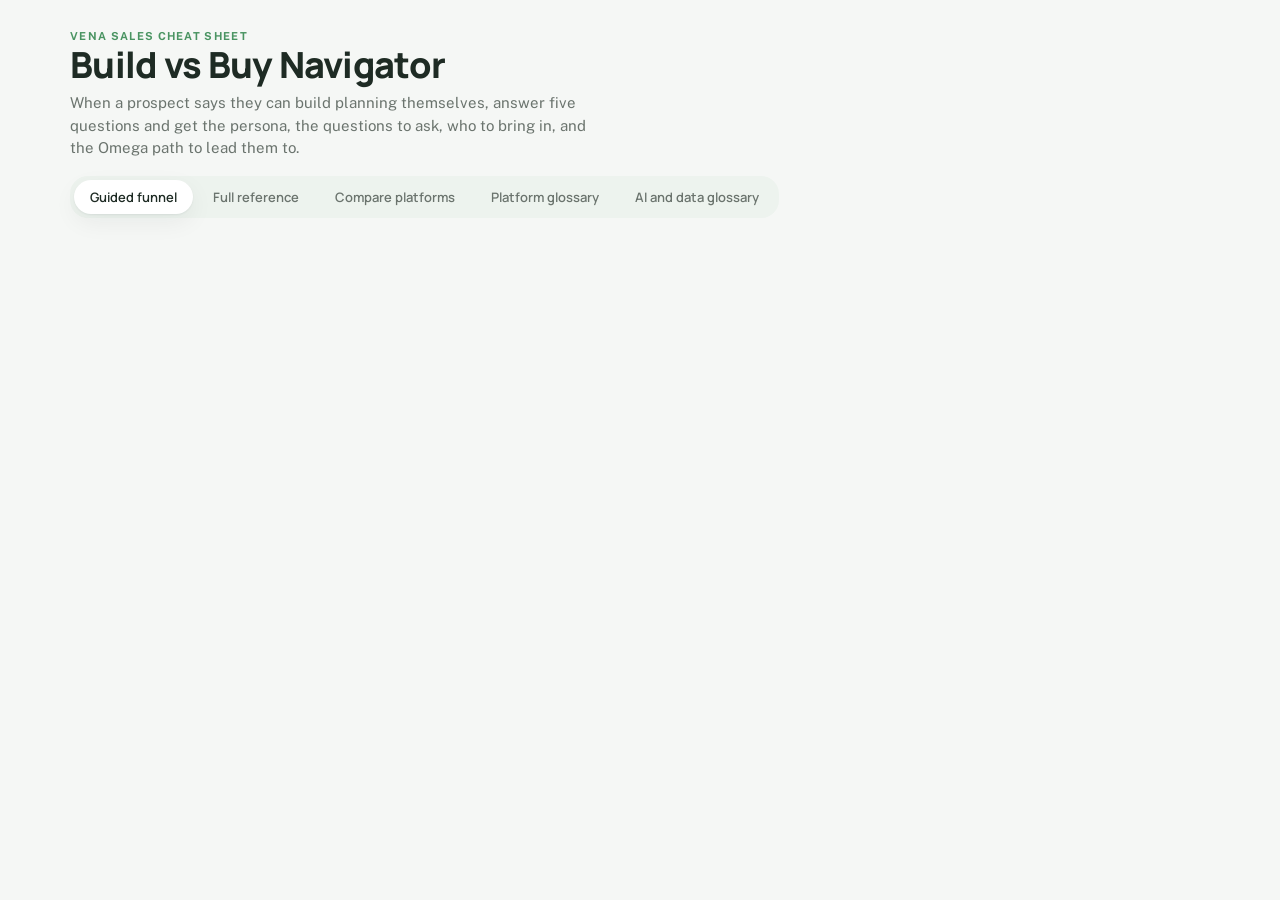
==== commit cb7bffb0: "Redesign compare and glossaries, treat Omega as GA, revamp funnel - Compare: overview cards, head to" ====
--- a/src/page.html
+++ b/src/page.html
@@ -151,7 +151,8 @@
       <button role="tab" aria-selected="true" data-view="guide" id="tab-guide">Guided funnel</button>
       <button role="tab" aria-selected="false" data-view="ref" id="tab-ref">Full reference</button>
       <button role="tab" aria-selected="false" data-view="compare" id="tab-compare">Compare platforms</button>
-      <button role="tab" aria-selected="false" data-view="glossary" id="tab-glossary">Glossary</button>
+      <button role="tab" aria-selected="false" data-view="glossary" id="tab-glossary">Platform glossary</button>
+      <button role="tab" aria-selected="false" data-view="aiglossary" id="tab-aiglossary">AI and data glossary</button>
     </div>
   </header>
 
@@ -163,10 +164,12 @@
   <div id="view-ref" class="ref" hidden></div>
   <div id="view-compare" hidden></div>
   <div id="view-glossary" hidden></div>
+  <div id="view-aiglossary" hidden></div>
 </div>
 
 <script type="application/json" id="compare-json">__COMPARE_JSON__</script>
 <script type="application/json" id="glossary-json">__GLOSSARY_JSON__</script>
+<script type="application/json" id="glossary-general-json">__GLOSSARY_GENERAL_JSON__</script>
 <script>
 const ICONS={
   fin:'<svg viewBox="0 0 24 24"><path d="M3 21h18M5 21V9l7-5 7 5v12M9 21v-6h6v6"/></svg>',
@@ -201,7 +204,13 @@
    {v:'lowcode',ic:'flow',b:'Low-code flows',s:'Power Query, Power Automate. A pipeline with no planning layer'},
    {v:'vibe',ic:'code',b:'Vibe-coded app',s:'Lovable, Replit, Claude Code. A real prototype with one owner'},
    {v:'pbi',ic:'bi',b:'Power BI with write-back',s:'Reporting first, planning bolted on. Usually a BI team'},
-   {v:'lake',ic:'lake',b:'Databricks, Snowflake, BigQuery, Fabric',s:'Serious data team. They can build the plumbing'},
+   {v:'snowflake',ic:'lake',b:'Snowflake',s:'Cortex Analyst, Cortex Agents, CoWork, semantic views'},
+   {v:'databricks',ic:'lake',b:'Databricks',s:'Unity Catalog metric views, Genie, Agent Bricks, Lakebase'},
+   {v:'fabric',ic:'lake',b:'Microsoft Fabric',s:'Fabric IQ, data agents, and now Fabric Planning'},
+   {v:'google',ic:'lake',b:'Google BigQuery or Looker',s:'LookML, Conversational Analytics, Gemini agents'},
+   {v:'sap',ic:'lake',b:'SAP Business Data Cloud',s:'Datasphere, SAP Analytics Cloud planning, Joule'},
+   {v:'aws',ic:'lake',b:'AWS',s:'SageMaker, Amazon Quick, Bedrock AgentCore'},
+   {v:'palantir',ic:'lake',b:'Palantir Foundry',s:'Ontology, actions and AIP agents'},
   ]},
  {id:'stage',q:'How far along are they?',why:'Stage sets the tone and the timing of your follow-up.',
   opts:[
@@ -235,7 +244,8 @@
    {v:'excel',ic:'fin',b:'Finance wants Excel back',s:'Planning and reporting in the tools they know'},
    {v:'teams',ic:'users',b:'Teams beyond finance',s:'Sales, HR, ops or supply chain planning came up'},
    {v:'mandate',ic:'flag',b:'AI mandate from the top',s:'Board or CEO told them to use AI'},
-   {v:'dbx',ic:'lake',b:'"Databricks already does this"',s:'Or Snowflake, Fabric. Platform-as-competitor objection'},
+   {v:'dbx',ic:'lake',b:'"Our platform already does this"',s:'Genie, Cortex, Fabric data agents, Looker. Platform-as-competitor objection'},
+   {v:'platplan',ic:'broken',b:'Looking at a platform planning product',s:'Microsoft Fabric Planning or SAP Analytics Cloud came up'},
   ]},
 ];
 
@@ -248,18 +258,21 @@
  r7:['Interfaces','"Once it works, how does finance use it? Excel? Power BI? A chat window?"','Vena for Excel, PowerPoint and Power BI already sit on Omega.']};
 const GAPS={g1:['Budget owners','"How do budget owners enter their numbers?"'],g2:['Versions','"What happens when two people change the same driver?" "How do you lock a version?"'],g3:['Audit','"How would your auditor see who changed what?"'],g4:['Key person','"What\'s the plan if that person leaves?"'],g5:['Meaning','"How will the model know what gross margin means at your company?" "Where does that knowledge live today?"'],g6:['Memory','"Does it get smarter as people use it, or start over each time?"']};
 
+const BUILD_PLAT={pbi:'fabric',snowflake:'snowflake',databricks:'databricks',fabric:'fabric',google:'google',sap:'sap',aws:'aws',palantir:'palantir'};
+const RUNG_CRIT={r1:'ingestion',r2:'semantic_model',r3:'write_back',r4:'cumulative_memory',r5:'agent_orchestration',r6:'planning_event_context',r7:'excel'};
 const PKG={
- core:{n:'Omega Core',d:'The context layer, hosted by Vena or on their platform. MCP and API access. They build their own apps and agents on it.'},
+ core:{n:'Omega Core',d:'The context layer, hosted by Vena and connected to their lakehouse through Morpheo connectors. MCP and API access. They build their own apps and agents on it.'},
  fin:{n:'Omega for Finance',d:'Core plus Vena for Excel, PowerPoint and Vena AI. Finance gets a full planning and reporting tool with the context layer under it.'},
- ent:{n:'Omega Enterprise',d:'Every interface, deployment on their platform, and a dedicated FDE pod. Planning and AI across more than one business domain.'},
+ ent:{n:'Omega Enterprise',d:'Every interface, connected to their platform, and a dedicated FDE pod. Planning and AI across more than one business domain.'},
  wait:{n:'Wait and see',d:'They want to try. Leave the door open, set a dated check-in, and send one useful thing rather than a pitch.'}};
 
 function evaluate(s){
+  const platId=BUILD_PLAT[s.build]||null, isPlat=!!platId&&s.build!=='pbi';
   const fin=s.owner==='fin';
   const sig=s.signals||[], gaps=s.gaps||[], lad=s.ladder||[];
   let persona,believe,truth,play,tone;
   if(fin){
-    persona=s.build==='lake'?'Finance with a data ally':'Finance DIY';
+    persona=isPlat?'Finance with a data ally':'Finance DIY';
     believe='"We can set this up ourselves with the AI tools we already use."';
     truth='Works for one model with one owner. Breaks when a second person enters numbers, the auditor asks who changed what, or the builder leaves. AI speeds the build but gives the model no memory of the business.';
     play='Gentle challenge, then wait and see. Ask the questions that let them find the gaps. Never say it won\'t work.';
@@ -268,7 +281,7 @@
     persona=sig.includes('mandate')?'IT with an AI mandate':'IT platform builder';
     believe='"EPM is a boxed app. We can build this on the platform we already run."';
     truth='They can build the data layer. They underestimate planning semantics, write-back, security by intersection, and the ongoing work of keeping context current. They think of AI as a model to call, not a layer that learns the business.';
-    play='Partner, don\'t compete. Walk them up the build ladder one rung at a time. By the top they are describing Omega. Then say so and show it on their platform.';
+    play='Partner, don\'t compete. Walk them up the build ladder one rung at a time. By the top they are describing Omega. Then say so and show Omega connected to their data.';
     tone='Respectful of the builder';
   }
   // package
@@ -283,16 +296,16 @@
   } else {
     if(sig.includes('mandate')||sig.includes('teams')){pkg='ent';pkgWhy='An AI mandate or several teams planning. This is a program, not a tool. Planning is the first use case.';}
     else if(sig.includes('own')&&!sig.includes('excel')){pkg='core';pkgWhy='They want to own the data layer and build on it. Give them the context layer with MCP and API access.';}
-    else if(sig.includes('excel')){pkg='ent';pkgWhy='IT builds the platform, finance wants Excel on top. Omega on their platform with the finance interfaces.';}
+    else if(sig.includes('excel')){pkg='ent';pkgWhy='IT builds the platform, finance wants Excel on top. Omega connected to their platform with the finance interfaces.';}
     else if(lad.length>=5&&unfinished){pkg='wait';pkgWhy='They have thought through most of the ladder and are still building. Offer an architecture review and check in when the semantic model is done.';}
-    else {pkg='core';pkgWhy='Lead with Omega running on their platform. The unticked rungs are your conversation.';}
+    else {pkg='core';pkgWhy='Lead with Omega connected to their platform. The unticked rungs are your conversation.';}
   }
   // people
   const people=[];
   if(fin){ people.push(['PS','Standard presales','A planning demo on their own data. Presales does this every day.']);
     if(s.build!=='chat'||gaps.includes('g5')||gaps.includes('g6')) people.push(['SA','Solution Architecture, one call','The AI questions need someone who has built with these tools.']); }
   else { people.push(['SA','Solution Architecture','They need the ladder from someone who can go deep on semantic models, context and orchestration.']);
-    if(s.build==='lake'||sig.includes('dbx')) people.push(['MO','Morpheo team','Deployment on their platform is a technical conversation. Morpheo speaks it.']); }
+    if(isPlat||sig.includes('dbx')) people.push(['MO','Morpheo team','Connecting Omega to their platform is a technical conversation. Morpheo speaks it.']); }
   if(pkg==='ent') people.push(['AD','Advisory team','This is a program. Advisory frames the roadmap and the FDE model.']);
   if(s.stage==='failed') people.push(['RE','Whoever they spoke to before','Continuity matters. They already trust that person.']);
   // funnel
@@ -308,8 +321,8 @@
    ['Build ladder','Ask the unticked rungs, in order',Object.keys(RUNGS).filter(r=>!lad.includes(r)).map(r=>RUNGS[r][1]),'They find the gaps themselves'],
    ['Cost of the build','A timeline and a payroll',['"How many engineers, for how long?"','"What\'s their opportunity cost?"','"When does finance actually get to use it?"'],'The build has a price'],
    ['Outcome','Bigger than a planning tool',['"What does the business get in year two that it didn\'t get in year one?"','"Which teams beyond finance would use this?"'],'Ambition beyond finance'],
-   ['The turn','Name it',['"Everything you just described is what Omega is. It sits on your platform, builds the semantic model, keeps the context, and finance gets it in Excel and Power BI."'],'Recognition, not defeat'],
-   ['Commit','A shortcut, not a pitch',['"Would it be a bad idea to see Omega on your lakehouse before you commit the engineering time?"'],'In control, with a shortcut'],
+   ['The turn','Name it',['"Everything you just described is what Omega is. It connects to your platform, builds the semantic model, keeps the context, including how your team plans and approves, and finance gets it in Excel and Power BI."'],'Recognition, not defeat'],
+   ['Commit','A shortcut, not a pitch',['"Would it be a bad idea to see Omega on your own data before you commit the engineering time?"'],'In control, with a shortcut'],
   ];
   if(s.stage==='failed'){ funnel.splice(1,fin?3:2,['What broke','Lead with the fix',['"What broke, and who felt it?"','"What did the auditor or the CFO ask that you couldn\'t answer?"','"What would need to be true for the team to trust it again?"'],'Relief that someone gets it']); }
   // actions
@@ -318,13 +331,14 @@
   else if(pkg==='wait') actions.push(['Today','Ask to check in when the semantic model is done. Offer a free architecture review from Solution Architecture.'],['Salesforce','Stage: Nurture. Log the platform and the rungs they have built.']);
   else if(s.stage==='failed') actions.push(['Today','Ask for a 30-minute call on what broke. Lead with the fix, skip the build questions.'],['Salesforce','Reopen the opp. Log what broke and who felt it.']);
   else if(pkg==='fin') actions.push(['This week','Book a demo on their own data within two weeks.'],['Today','Send a two-line recap of the gaps they named, in their words.'],['Salesforce','Stage: Discovery to Demo. Log the build tool and the gaps.']);
-  else if(pkg==='core') actions.push(['This week','Offer an architecture session with Solution Architecture. Show Omega running on their platform.'],['Salesforce','Stage: Technical validation. Log the platform and which rungs they have built.']);
+  else if(pkg==='core') actions.push(['This week','Offer an architecture session with Solution Architecture. Show Omega connected to their platform.'],['Salesforce','Stage: Technical validation. Log the platform and which rungs they have built.']);
   else if(pkg==='ent') actions.push(['This week','Ask for a joint call with finance leadership and the data lead. Bring Advisory.'],['Salesforce','Stage: Executive alignment. Log the sponsor and the mandate.']);
-  if(sig.includes('dbx')) actions.push(['Objection','Send the one-page Omega on Databricks positioning. Book Morpheo for the next call. Re-ask rungs 3, 4 and 6 about the platform specifically, then position Omega as the planning and context layer on top.']);
+  if(sig.includes('dbx')) actions.push(['Objection','Open the head to head for their platform on the Compare tab and use its talk track. Book Morpheo for the next call. Re-ask rungs 3, 4 and 6 about the platform specifically, then position Omega as the planning and context layer on top.']);
+  if(sig.includes('platplan')) actions.push(['Competitor','A platform planning product is in play. Against Fabric Planning lead with consolidation, allocations, Excel and the GA Planning Agent. Against SAP lead with speed to value and non-SAP data. Open the matching head to head before the next call.']);
   if(sig.includes('teams')&&pkg!=='ent') actions.push(['Expansion','They mentioned teams beyond finance. Log Enterprise as the expansion path.']);
   const words=fin?[['"Have you thought about how the model learns what a driver means at your company?"','"AI can\'t do planning"'],['"You keep Excel. The context layer sits under it"','"You\'d replace your spreadsheets"'],['"What happens when that person leaves?"','"That\'s not sustainable"'],['"Would it be a bad idea to see it on your data first?"','"Can I book a demo?"']]
-   :[['"Everything you described is what Omega is"','"You\'d be rebuilding Vena"'],['"It runs on your Databricks. The data doesn\'t move"','"You\'d move your data to us"'],['"What does the second year look like?"','"What\'s your budget?"'],['"Would it be a bad idea to see it on your data first?"','"Can I book a demo?"']];
-  return {persona,believe,truth,play,tone,pkg,pkgWhy,people,funnel,actions,words};
+   :[['"Everything you described is what Omega is"','"You\'d be rebuilding Vena"'],['"Omega connects to the platform you already run and adds the planning memory it does not keep"','"You\'d move everything to us"'],['"What does the second year look like?"','"What\'s your budget?"'],['"Would it be a bad idea to see it on your data first?"','"Can I book a demo?"']];
+  return {persona,believe,truth,play,tone,pkg,pkgWhy,people,funnel,actions,words,platId,fin};
 }
 
 // ---------- state & render ----------
@@ -365,9 +379,26 @@
   host.querySelector('#next').addEventListener('click',()=>{idx++;save();render()});
 }
 const label=(id,v)=>{const st=STEPS.find(s=>s.id===id);const o=st&&st.opts.find(o=>o.v===v);return o?o.b:''};
+function platIntel(r){
+  const p=r.platId&&typeof PROV!=='undefined'?PROV[r.platId]:null; if(!p)return '';
+  const tools=p.tools.filter(t=>['context','ai','planning'].includes(capOf(t))).slice(0,6);
+  const terms=GLO.filter(g=>g.category===({fabric:'Microsoft',google:'Google',aws:'AWS',sap:'SAP',palantir:'Palantir',snowflake:'Snowflake',databricks:'Databricks'})[p.id]).slice(0,10);
+  const rungs=!r.fin?Object.keys(RUNGS).map(k=>{const c=p.ratings[RUNG_CRIT[k]]||{r:'nd'},v=VENA.ratings[RUNG_CRIT[k]]||{r:'nd'};return `<div class="row"><b>${esc(RUNGS[k][0])}</b><span>${rt(c.r)} ${esc(c.note)} <span class="muted">Vena</span> ${rt(v.r)}</span></div>`}).join(''):'';
+  return `<div class="card pintel" style="--pc:${PCOLOR[p.id]}">
+    <div style="display:flex;gap:12px;align-items:center;justify-content:space-between;flex-wrap:wrap"><div style="display:flex;gap:12px;align-items:center">${avatar(p,40)}<div><div class="eyebrow">Platform intel</div><h2 style="margin:2px 0 0">What ${esc(p.short)} will put in front of them</h2></div></div>
+    <button class="btn ghost" data-openh2h="${p.id}">Open Vena vs ${esc(p.short)}</button></div>
+    <div class="tgrid" style="margin-top:14px">${tools.map(t=>toolCard({...t,p,cap:capOf(t),sg:statusGroup(t.status)},false)).join('')}</div>
+    ${rungs?`<h3 style="margin:18px 0 6px">Their platform, rung by rung</h3><div class="list">${rungs}</div>`:''}
+    <div class="grid2" style="margin-top:16px">
+      <div><h3 style="margin-bottom:6px">What they still have to build</h3><ul class="plain checks">${p.build.slice(0,6).map(b=>`<li>${esc(b)}</li>`).join('')}</ul></div>
+      <div><h3 style="margin-bottom:6px">Talk track for ${esc(p.short)}</h3><div class="talk">${p.talkTrack.map(t=>`<div>${esc(t)}</div>`).join('')}</div></div>
+    </div>
+    ${terms.length?`<h3 style="margin:16px 0 6px">Terms you will hear</h3><div class="term"><div class="rel">${terms.map(g=>`<button data-gterm="${esc(g.term)}">${esc(g.term)}</button>`).join('')}</div></div>`:''}
+  </div>`;
+}
 function renderResult(){
   const r=evaluate(state), pk=PKG[r.pkg];
-  const summary=[`Build vs Buy summary`,`Decision maker: ${label('owner',state.owner)}`,`Building on: ${label('build',state.build)}`,`Stage: ${label('stage',state.stage)}`,`Persona: ${r.persona}`,`Recommended path: ${pk.n}`,`Why: ${r.pkgWhy}`,`Bring in: ${r.people.map(p=>p[1]).join('; ')}`,`Next actions:`,...r.actions.map(a=>`- ${a[0]}: ${a[1]}`),`Questions still to ask:`,...r.funnel.flatMap(f=>f[2].map(q=>`- ${q}`))].join('\n');
+  const summary=[`Build vs Buy summary`,`Decision maker: ${label('owner',state.owner)}`,`Building on: ${label('build',state.build)}`,`Stage: ${label('stage',state.stage)}`,...(r.platId&&typeof PROV!=='undefined'&&PROV[r.platId]?[`Compare: Vena ${PROV[r.platId].headline}`]:[]),`Persona: ${r.persona}`,`Recommended path: ${pk.n}`,`Why: ${r.pkgWhy}`,`Bring in: ${r.people.map(p=>p[1]).join('; ')}`,`Next actions:`,...r.actions.map(a=>`- ${a[0]}: ${a[1]}`),`Questions still to ask:`,...r.funnel.flatMap(f=>f[2].map(q=>`- ${q}`))].join('\n');
   host.innerHTML=`<div class="result">
    <div class="hero">
     <div class="card accent">
@@ -401,12 +432,15 @@
     <div class="card actions"><div class="eyebrow">Deal actions</div><h2 style="margin:4px 0 8px">Do these today</h2>
      <div class="list">${r.actions.map(a=>`<div class="row"><b>${a[0]}</b><span>${a[1]}</span></div>`).join('')}</div></div>
    </div>
+   ${platIntel(r)}
    <div class="card"><div class="eyebrow">Language</div><h2 style="margin:4px 0 8px">Say this, not that</h2>
      <div class="list">${r.words.map(w=>`<div class="row"><b style="color:var(--accent-deep)">${w[0]}</b><span class="muted">not ${w[1]}</span></div>`).join('')}</div></div>
    <div class="card"><div class="eyebrow">Summary for Salesforce or Slack</div>
      <textarea id="summary" readonly>${summary.replace(/</g,'&lt;')}</textarea>
      <div class="copybar" style="margin-top:10px"><button class="btn" id="copy">Copy summary</button><button class="btn ghost" id="restart">Start another deal</button><button class="btn ghost" id="edit">Change answers</button><span class="hint" id="copied"></span></div></div>
   </div>`;
+  host.querySelectorAll('[data-openh2h]').forEach(b=>b.onclick=()=>openCompare('h2h',b.dataset.openh2h));
+  host.querySelectorAll('[data-gterm]').forEach(b=>b.onclick=()=>jumpTo(b.dataset.gterm));
   host.querySelector('#copy').addEventListener('click',()=>{const ta=host.querySelector('#summary');const done=()=>host.querySelector('#copied').textContent='Copied';
     if(navigator.clipboard&&navigator.clipboard.writeText){navigator.clipboard.writeText(ta.value).then(done).catch(()=>{ta.select();done()})}else{ta.select();done()}});
   host.querySelector('#restart').addEventListener('click',()=>{state={};idx=0;save();render();window.scrollTo({top:0})});
@@ -436,7 +470,9 @@
   ['Power Query, Power Automate, low-code flows','A pipeline with no planning layer. No write-back, no workflow','Ask about the last mile'],
   ['A vibe-coded app (Lovable, Replit, Claude Code)','A real prototype with an owner who may leave. No governance','Respect the effort, ask who maintains it'],
   ['Power BI with a write-back add-in','Reporting first, planning bolted on. Usually a BI team','Lead with Vena for Power BI'],
-  ['Databricks, Snowflake, BigQuery, Fabric','Serious data team. They can build the plumbing','Partner. Lead with Omega on their platform']])}
+  ['Snowflake, Databricks, BigQuery, AWS','Serious data team. Strong semantic and agent tools, no planning application','Partner. Lead with Omega connected to their platform and open the head to head on the Compare tab'],
+  ['Microsoft Fabric','Fabric IQ plus Fabric Planning, a first-party planning product GA in 2026','Compete on consolidation, allocations, Excel and the GA Planning Agent'],
+  ['SAP Business Data Cloud','SAP Analytics Cloud is a real planning tool with Joule agents arriving','Lead with speed to value, Excel and non-SAP data']])}
  <div style="height:14px"></div>
  ${tbl(['Stage','Signals','Your posture'],[
   ['Idea','"We think we can do this ourselves"','Shape the build with questions. Most open to Omega now'],
@@ -459,13 +495,13 @@
   ['"IT is actually building this"','Switch to Flow B. Ask to bring the data lead in']])}</section>
 <section><div class="eyebrow">Flow B</div><h2>IT-led</h2><p class="sub">A CIO, CTO, VP Data or innovation lead with a lakehouse and engineers. Partner, don't compete. Never say "you can't build it." Walk them up the ladder one rung at a time. By the top, they are describing Omega.</p>
  <div class="ladder">${Object.keys(RUNGS).map((k,i)=>`<div class="l"><div class="n">${i+1}</div><div><b>${RUNGS[k][0]}</b> <span class="muted">${RUNGS[k][1]}</span><small>${RUNGS[k][2]}</small></div></div>`).join('')}</div>
- <p style="margin-top:14px;font-size:14px"><b>The turn.</b> "Everything you just described is what Omega is. It sits on your Databricks, builds the semantic model, keeps the context, and finance gets it in Excel and Power BI. Would it be worth seeing it running on your data?"</p>
+ <p style="margin-top:14px;font-size:14px"><b>The turn.</b> "Everything you just described is what Omega is. It connects to your Databricks, builds the semantic model, keeps the context including how your team plans and approves, and finance gets it in Excel and Power BI. Would it be worth seeing it running on your data?"</p>
  <div style="height:14px"></div>
  ${tbl(['If they say','Do this'],[
-  ['"We want to own the data layer and build our own apps"','Omega Core on their platform. MCP and API access. Solution Architecture'],
-  ['"Finance needs a real planning tool on top of what we have"','Omega Enterprise or Omega for Finance on their platform. Bring finance leadership'],
+  ['"We want to own the data layer and build our own apps"','Omega Core connected to their platform. MCP and API access. Solution Architecture'],
+  ['"Finance needs a real planning tool on top of what we have"','Omega Enterprise or Omega for Finance connected to their platform. Bring finance leadership'],
   ['"We\'ve been told to use AI across the business"','Omega Enterprise with an FDE pod. Planning as the first use case'],
-  ['"Databricks already does this"','Re-ask rungs 3, 4 and 6 about Databricks specifically. Position Omega as the planning and context layer on top, not a replacement'],
+  ['"Our platform already does this"','Re-ask rungs 3, 4 and 6 about their platform specifically, using the head to head on the Compare tab. Position Omega as the planning and context layer on top, not a replacement'],
   ['"We\'ll build it anyway"','Wait and see. Check in when the semantic model is done. Offer an architecture review. Don\'t disappear']])}</section>
 <section><div class="eyebrow">Step 3</div><h2>Pick the path</h2><p class="sub">Three packages. Every deal lands on one.</p>
  <div class="pkgs">
@@ -488,31 +524,31 @@
   ['Finance, Omega for Finance','Idea or prototype','Book a demo on their data within two weeks. Send a two-line recap of the gaps in their words','Discovery to Demo. Log the build tool and the gaps'],
   ['Finance, wait and see','Any','Calendar a check-in the week after their next cycle. Send one useful thing','Nurture. Check-in date as next step'],
   ['Finance, re-entry','Failed','30-minute call on what broke. Lead with the fix','Reopen. Log what broke'],
-  ['IT, Omega Core','Idea or prototype','Architecture session with Solution Architecture. Omega on their platform','Technical validation. Log platform and rungs'],
+  ['IT, Omega Core','Idea or prototype','Architecture session with Solution Architecture. Omega connected to their platform','Technical validation. Log platform and rungs'],
   ['IT, Omega Enterprise','Any','Joint call with finance leadership and the data lead. Bring Advisory','Executive alignment. Log sponsor and mandate'],
   ['IT, wait and see','Prototype','Check in when the semantic model is done. Free architecture review','Nurture. Log the rung'],
-  ['Any','"Databricks already does this"','Send the Omega on Databricks one-pager. Book Morpheo','Log the objection']])}</section>
+  ['Any','"Our platform already does this"','Use the platform head to head and talk track. Book Morpheo','Log the objection and the platform']])}</section>
 <section><div class="eyebrow">Language</div><h2>Words that work, words to avoid</h2>
  ${tbl(['Say this','Not this','Why'],[
   ['"Have you thought about how the model learns what a driver means at your company?"','"AI can\'t do planning"','It can do a lot. The gap is context'],
   ['"Everything you described is what Omega is"','"You\'d be rebuilding Vena"','A compliment, not a put-down'],
-  ['"It runs on your Databricks. The data doesn\'t move"','"You\'d move your data to us"','Data movement kills IT deals'],
+  ['"Omega connects to the platform you already run"','"You\'d move everything to us"','Data movement kills IT deals'],
   ['"You keep Excel. The context layer sits under it"','"You\'d replace your spreadsheets"','Finance wants to keep Excel'],
   ['"What does the second year look like?"','"What\'s your budget?"','Second-year value sells context'],
   ['"Would it be a bad idea to see it on your data first?"','"Can I book a demo?"','A no-oriented question feels safe'],
   ['"What happens when that person leaves?"','"That\'s not sustainable"','Same point, but they say it']])}</section>`;
 
 // tabs
-const VIEWS=['guide','ref','compare','glossary'];
+const VIEWS=['guide','ref','compare','glossary','aiglossary'];
 function showView(v){
   document.querySelectorAll('.tabs button').forEach(x=>x.setAttribute('aria-selected',x.dataset.view===v));
   VIEWS.forEach(k=>document.getElementById('view-'+k).hidden=k!==v);
-  if(v==='compare')renderCompare(); if(v==='glossary')renderGlossary();
+  if(v==='compare')renderCompare(); if(v==='glossary')renderGlossary(); if(v==='aiglossary')renderAiGlossary();
 }
 document.querySelectorAll('.tabs button').forEach(b=>b.addEventListener('click',()=>showView(b.dataset.view)));
+__EXTRA_JS__
 render();
-__EXTRA_JS__
-const HASHMAP={'#reference':'ref','#compare':'compare','#glossary':'glossary'};
+const HASHMAP={'#reference':'ref','#compare':'compare','#glossary':'glossary','#ai-glossary':'aiglossary'};
 if(HASHMAP[location.hash])showView(HASHMAP[location.hash]);
 </script>
 </body>
